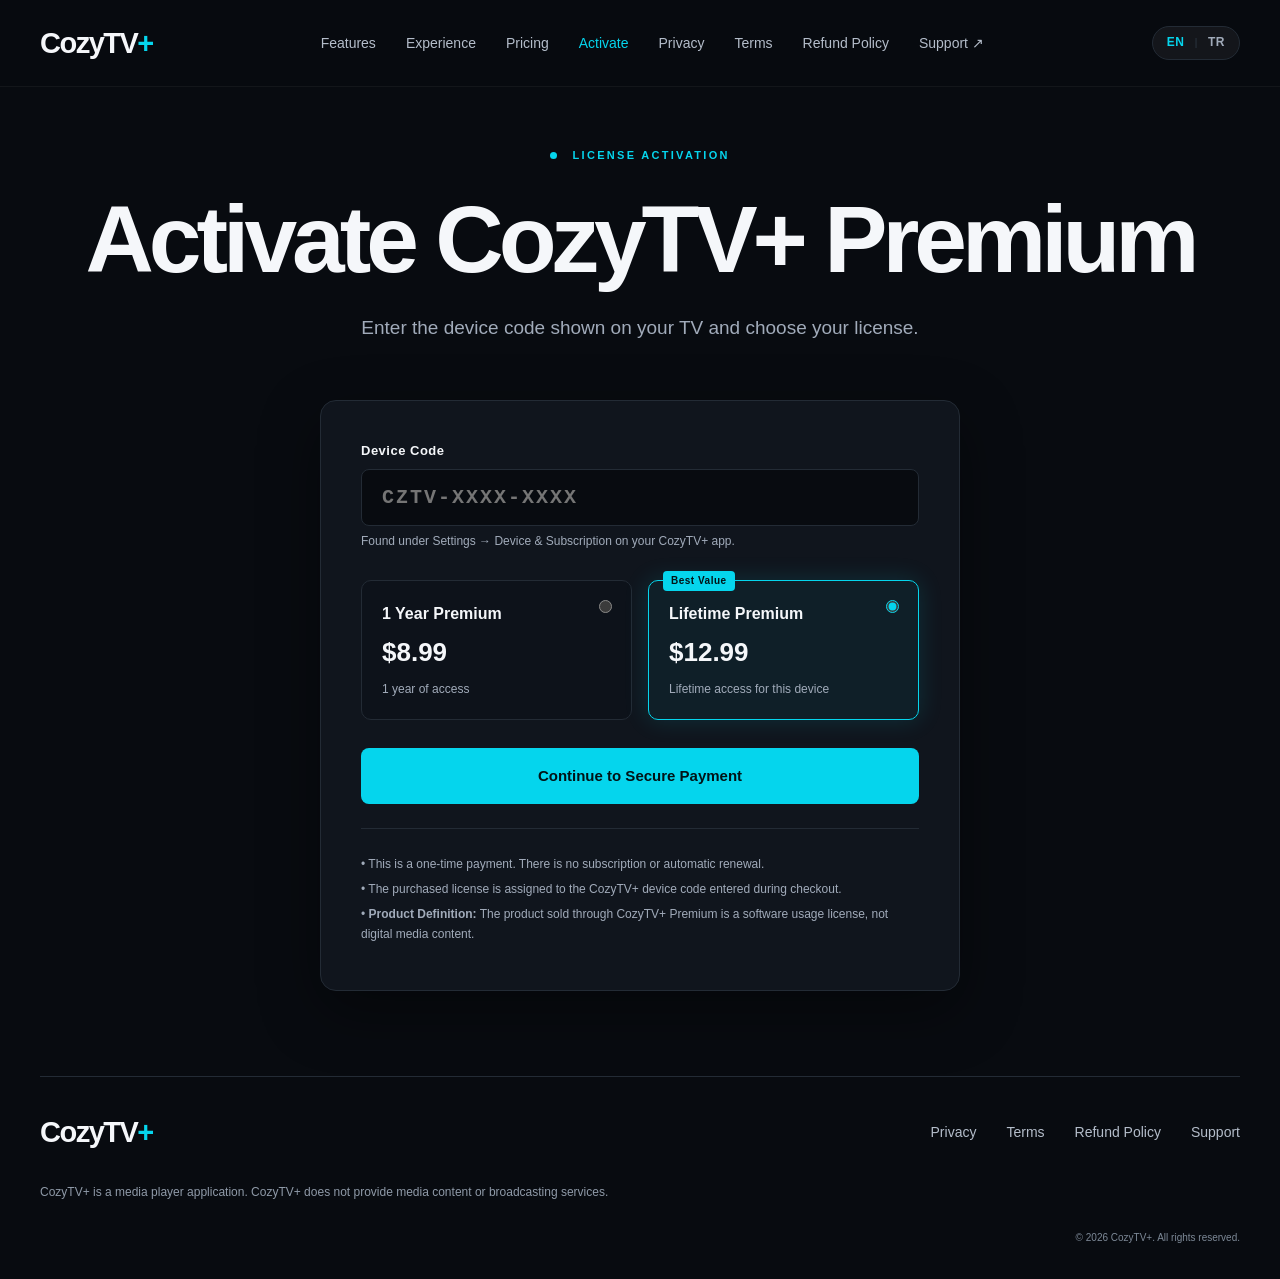
==== activate/index.html @ 895b7b93 "feat: add bilingual support (EN/TR), activation flow and PayTR compliance" ====
<!doctype html>
<html lang="en">
<head>
<meta charset="utf-8">
<meta name="viewport" content="width=device-width,initial-scale=1">
<title>CozyTV+ Activation</title>
<meta name="robots" content="noindex">
<script>
(function() {
  var saved = localStorage.getItem('cozytv_lang');
  var lang = (saved === 'tr' || saved === 'en') ? saved : (((navigator.language || navigator.userLanguage || '').toLowerCase().indexOf('tr') === 0) ? 'tr' : 'en');
  var search = window.location.search || '';
  var hash = window.location.hash || '';
  if (window.location.protocol === 'file:') { window.location.replace('../' + lang + '/activate/index.html' + search + hash); } else { window.location.replace('/' + lang + '/activate/' + search + hash); }
})();
</script>
<meta http-equiv="refresh" content="0; url=/en/activate/">
<style>
  body { background:#080b10; color:#f5f7fa; font-family:sans-serif; text-align:center; padding-top:100px; }
  a { color:#05d5ed; text-decoration:none; margin: 0 10px; font-weight: bold; }
</style>
</head>
<body>
  <h2>CozyTV+ Activation</h2>
  <p>Redirecting to <a href="/en/activate/">English</a> / <a href="/tr/activate/">Türkçe</a>...</p>
</body>
</html>
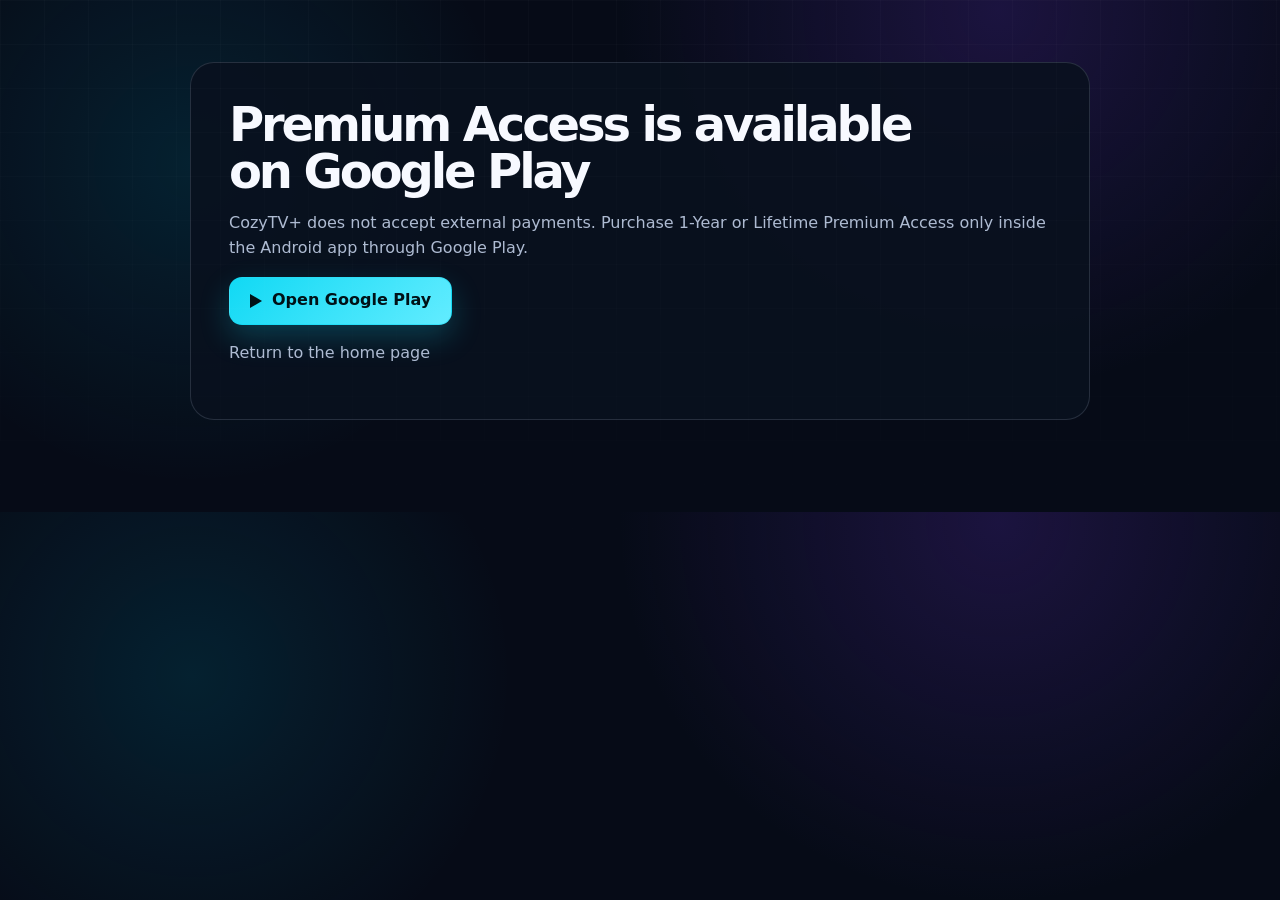
==== commit ac40f2bc: "feat: refresh CozyTV site for Google Play launch" ====
--- a/activate/index.html
+++ b/activate/index.html
@@ -1,27 +1 @@
-<!doctype html>
-<html lang="en">
-<head>
-<meta charset="utf-8">
-<meta name="viewport" content="width=device-width,initial-scale=1">
-<title>CozyTV+ Activation</title>
-<meta name="robots" content="noindex">
-<script>
-(function() {
-  var saved = localStorage.getItem('cozytv_lang');
-  var lang = (saved === 'tr' || saved === 'en') ? saved : (((navigator.language || navigator.userLanguage || '').toLowerCase().indexOf('tr') === 0) ? 'tr' : 'en');
-  var search = window.location.search || '';
-  var hash = window.location.hash || '';
-  if (window.location.protocol === 'file:') { window.location.replace('../' + lang + '/activate/index.html' + search + hash); } else { window.location.replace('/' + lang + '/activate/' + search + hash); }
-})();
-</script>
-<meta http-equiv="refresh" content="0; url=/en/activate/">
-<style>
-  body { background:#080b10; color:#f5f7fa; font-family:sans-serif; text-align:center; padding-top:100px; }
-  a { color:#05d5ed; text-decoration:none; margin: 0 10px; font-weight: bold; }
-</style>
-</head>
-<body>
-  <h2>CozyTV+ Activation</h2>
-  <p>Redirecting to <a href="/en/activate/">English</a> / <a href="/tr/activate/">Türkçe</a>...</p>
-</body>
-</html>+<!doctype html><html><head><meta charset="utf-8"><meta name="viewport" content="width=device-width,initial-scale=1"><script>var l=(navigator.language||'en').toLowerCase();location.replace(l.indexOf('tr')===0?'../tr/activate/':'../en/activate/');</script><noscript><meta http-equiv="refresh" content="0;url=../en/activate/"></noscript></head><body></body></html>
